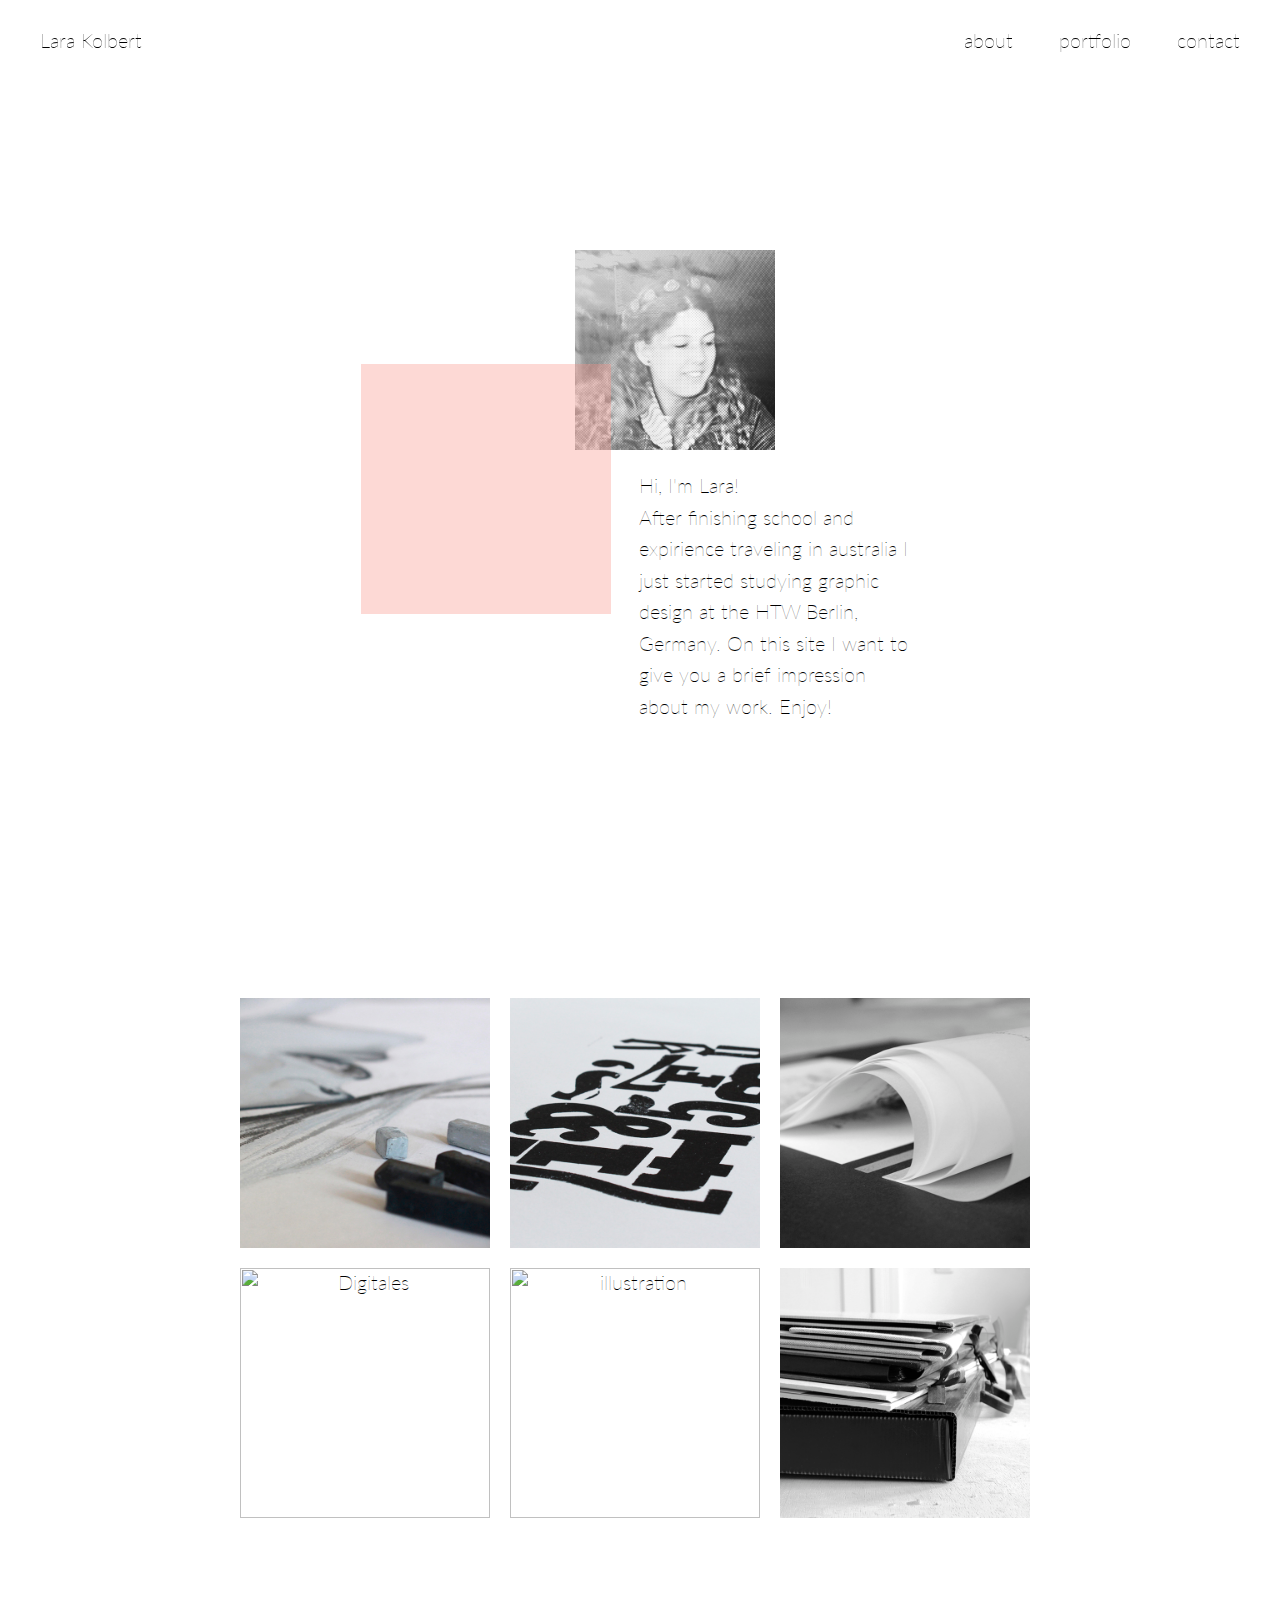
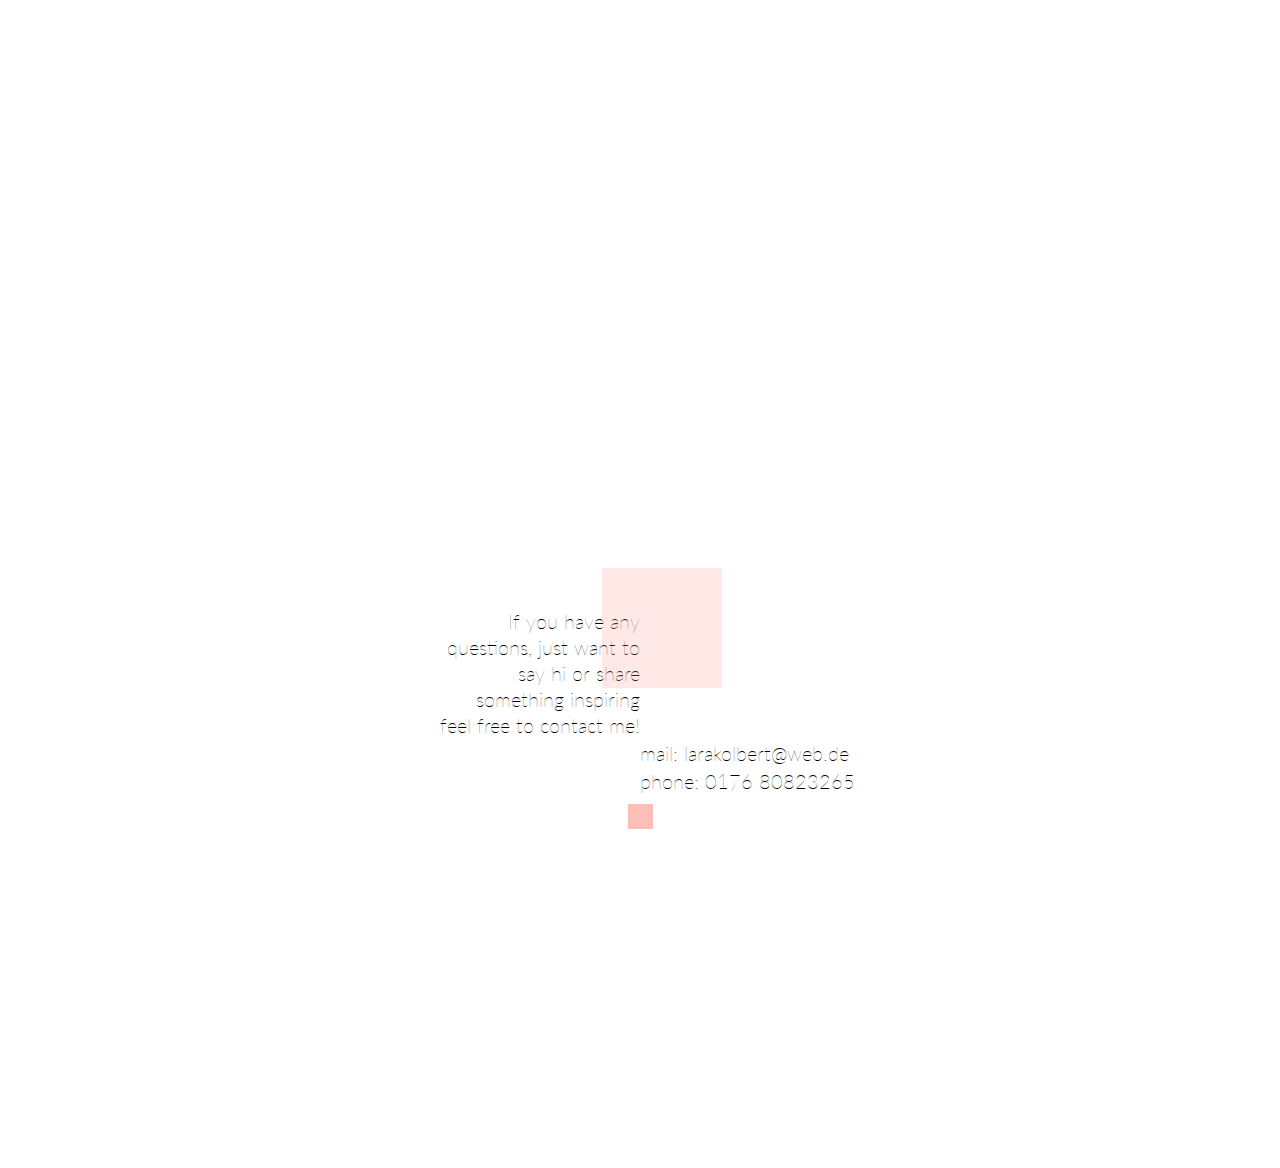
==== index.html @ 3c3cdded "create" ====
<html>
  <head>
    <meta charset="utf-8">

    <title>Lara Kolbert</title>

    <link href="css/stylesheet.css" rel="stylesheet" media="screen, projection">
    <link href='https://fonts.googleapis.com/css?family=Lato:400,300,900' rel='stylesheet' type='text/css'>

    <link rel="shortcut icon" href="images/icon.png" type="image/x-icon" />

  </head>

  <body>

    <header>
      <div class="fixheader">
        <nav class="main-nav">
          <ul>
            <li><a href="index.html">Lara Kolbert</a></li>
            <span>
              <li><a href="index.html" id="about">about</a></li>
              <li><a href="#portfolio">portfolio</a></li>
              <li><a href="#contact">contact</a></li>
            </span>
          </ul>
        </nav>
      </div>
    </header>

    <div class="content">

      <div class="platz"></div>

      <div class="white">
        <div class="lara"><img src="images/lara_quad.jpg"></div>

        <div class="yellow"></div>

        <div class="text">
          <p>Hi, I'm Lara!<br>After finishing school and expirience traveling in australia I just started studying graphic design at the HTW Berlin, Germany. On this site I want to give you a brief impression about my work. Enjoy!</p>
        </div>
      </div>

      <div id="portfolio"></div>

      <div class="grid">
       <ul>
         <li><a href="drawing.html"><img src="images/portfolio/zeichnungen.JPG" alt="drawing" />
            <div class="overlay"><p>drawing</p></div></a></li>
         <li><a href="typography.html"><img src="images/portfolio/typografie.JPG" alt="typography" />
            <div class="overlay"><p>typography</p></div></a></li>
         <li><a href="concept.html"><img src="images/portfolio/konzeption.JPG" alt="concept" />
            <div class="overlay"><p>concept</p></div></a></li>
         <li><a href="digital.html"><img src="images/portfolio/digitales.JPG" alt="Digitales" />
            <div class="overlay"><p>digital</p></div></a></li>
         <li><a href="illus.html"><img src="images/portfolio/vektor.JPG" alt="illustration" />
            <div class="overlay"><p>illustration</p></div></a></li>
         <li><a href="photography.html"><img src="images/portfolio/fotografie.JPG" alt="Fotografie" />
            <div class="overlay"><p>photography</p></div></a></li>
        </ul>
      </div>



      <div class="contact" id="contact">

        <div class="color"></div>



        <div class="contacttext">
          <p>If you have any questions, just want to say hi or share something inspiring feel free to contact me!</p>
        </div>

        <div class="contactinfo">
          <p><a href="mailto:larakolbert@web.de">mail: larakolbert@web.de</a></p>
          <p><a href="tel:017680823265">phone: 0176 80823265<a></p>
        </div>

        <div class="colorsmall"></div>

        <div class="border"></div>

      </div>

    </div>



  </body>

</html>
---- css/stylesheet.css ----
* {
  font-family: 'Lato', sans-serif;
  font-weight: lighter;
  font-size: 20px;
  font-stretch: extra-expanded;
}

body {
  margin:0px;
}


/*header-navigation*/
.fixheader {
  background-color: rgba(255, 255, 255, 0.8);
  width: 100%;
  height: 80px;
  position: fixed;
  margin-top: 0px;
  z-index: 9999;
}

.main-nav ul {
  height: 30px;
  padding-top: 8px;
}

.main-nav li{
  display: inline;
  height: auto;
  text-align: center;
}

.main-nav span {
  float:right;
}

.main-nav span li {
  display: inline;
  width:100px;
  padding-right: 40px;
}

.main-nav a {
  text-decoration: none;
}

a:link {
  color: black;
}

a:visited {
  color: black;
}


/*about*/
.content {
  width:100%;
}

.platz {
  height: 150px;
}

.white {
  padding: 100px;
  text-align: center;
  position: relative;
}

.lara {
  display: block;
  width: 200px;
  height: 200px;
  padding-left: 70px;
  margin-left: auto;
  margin-right: auto;
}

.lara img {
  width: 200px;
}
/*Heißt nur yellow, da die Farbe mal gelb war; Class-name ist geblieben*/
.yellow {
  display: inline-block;
  margin-top: -160px;
  margin-bottom: 100px;
  width: 250px;
  height: 250px;
  opacity: 0.35;
  background-color: rgb(250,146,134);
}

.text {
  display: inline-block;
  width: 280px;
  height: 180px;
  text-align: left;
  margin-left: 2%;
  line-height: 105%;
  font-size: 30px;
}

#portfolio {
  height: 150px;
  width: 0;
}

/*portfolio-navigation*/
.grid {
  width: 900px;
  margin-left: auto;
  margin-right: auto;
  text-align: center;
}

.grid li {
	float: left;
	width: 250px;
  height: 250px;
  margin: 10px;
}

.grid img {
	display: block;
  width: 250px;
  height: 250px;
}

/*hover-effect*/
.overlay {
  display: none;
  position: absolute;
  top: 0;
  left: 0;
  width: 100%;
  height: 100%;
  background: rgba(252,189,182,0.85);
  text-align: center;
}

.overlay p {
  margin-top: 43%;
  font-size: 1.3em;
}

li:hover .overlay {
  display: block;
}

li {
  position: relative;
  list-style: none;
  width: 200px;
  height: 200px;
}


/*contact*/
.contact {
  margin-top: 1200px;
  height: 600px;
  position: relative;
}

.color {
  display: inline-block;
  position: absolute;
  width: 120px;
  height: 120px;
  opacity: 0.2;
  background-color: rgb(250,146,134);
  margin-left: 47%;
}

.contacttext {
  display: inline-block;
  float: right;
  width: 200px;
  height: auto;
  text-align: right;
  margin: 20px 50%;
}

.contacttext p {
  margin-bottom: 0px;
  line-height: 130%;
  z-index: 8888;
}

.contactinfo {
  width: 250px;
  height: 250px;
  margin-left: 50%;
  display: block;
  z-index: 8888;
}

.contactinfo p {
  display: inline-block;
  height: auto;
  margin-top: -18px;
  line-height: 130%;
}

.contactinfo a {
  text-decoration: none;
}

.colorsmall {
  width: 25px;
  height: 25px;
  opacity: 0.6;
  background-color: rgb(250,146,134);
  margin: -14px 49% 0 0;
  display: inline-block;
  float: right;
}


/*breakpoint no1*/
@media only screen and (max-width: 980px) {
.text {
  width: 200px;
}

.yellow {
  margin-bottom: 150px;
}

.grid {
  width: 600px;
}

.overlay {
  display: block;
  background: rgba(255,255,255,0);
}

.overlay p {
  margin-top: 76%;
  padding: 10px 0 18px 0;
  background-color: rgba(255,255,255,0.5);
}

#portfolio {
  height: 50px;
}

}


/*breakpoint no2*/
@media only screen and (max-width: 670px) {

#about {
  display: none;
}

.grid {
  width: 280px;
}

.fixheader {
  height: 280px;
  position: absolute;
}

.main-nav ul {
  padding: 0;
}

.main-nav span {
  float:none;
}

.main-nav ul li,
.main-nav ul span li {
  display: block;
  height: auto;
  width: 100%;
  padding: 20px 0 0 0;
}

.main-nav ul li a {
  font-weight: normal;
}

.main-nav ul span li a {
  font-weight: lighter;
}

.main-nav a {
  font-size: 30px;
}

.platz {
  height: 250px;
}

.yellow {
  display: block;
  margin-bottom: 40px;
  margin-left: auto;
  margin-right: auto;
  width: 200px;
  height: 200px;
}

.lara {
  padding-left: 20%;
}

.text {
  height: 260px;
  margin-left: 10%;
}

.contact {
  margin-top: 1800px;
  height: 400px;
}

.grid li {
  margin: 10px 0 0 0;
}

.grid ul {
padding-left: 20px;
}

.contacttext {
  margin: 0 25% 40px 0;
  text-align: center;
}

.contactinfo {
  margin-left: 20%;
  text-align: center;
}

.contactinfo p {
  line-height: 200%;
}

.color {
  opacity: 0.18;
  width: 90px;
  height: 90px;
}

.colorsmall {
  margin-right: 45%;
  margin-top: 20px;
}


}
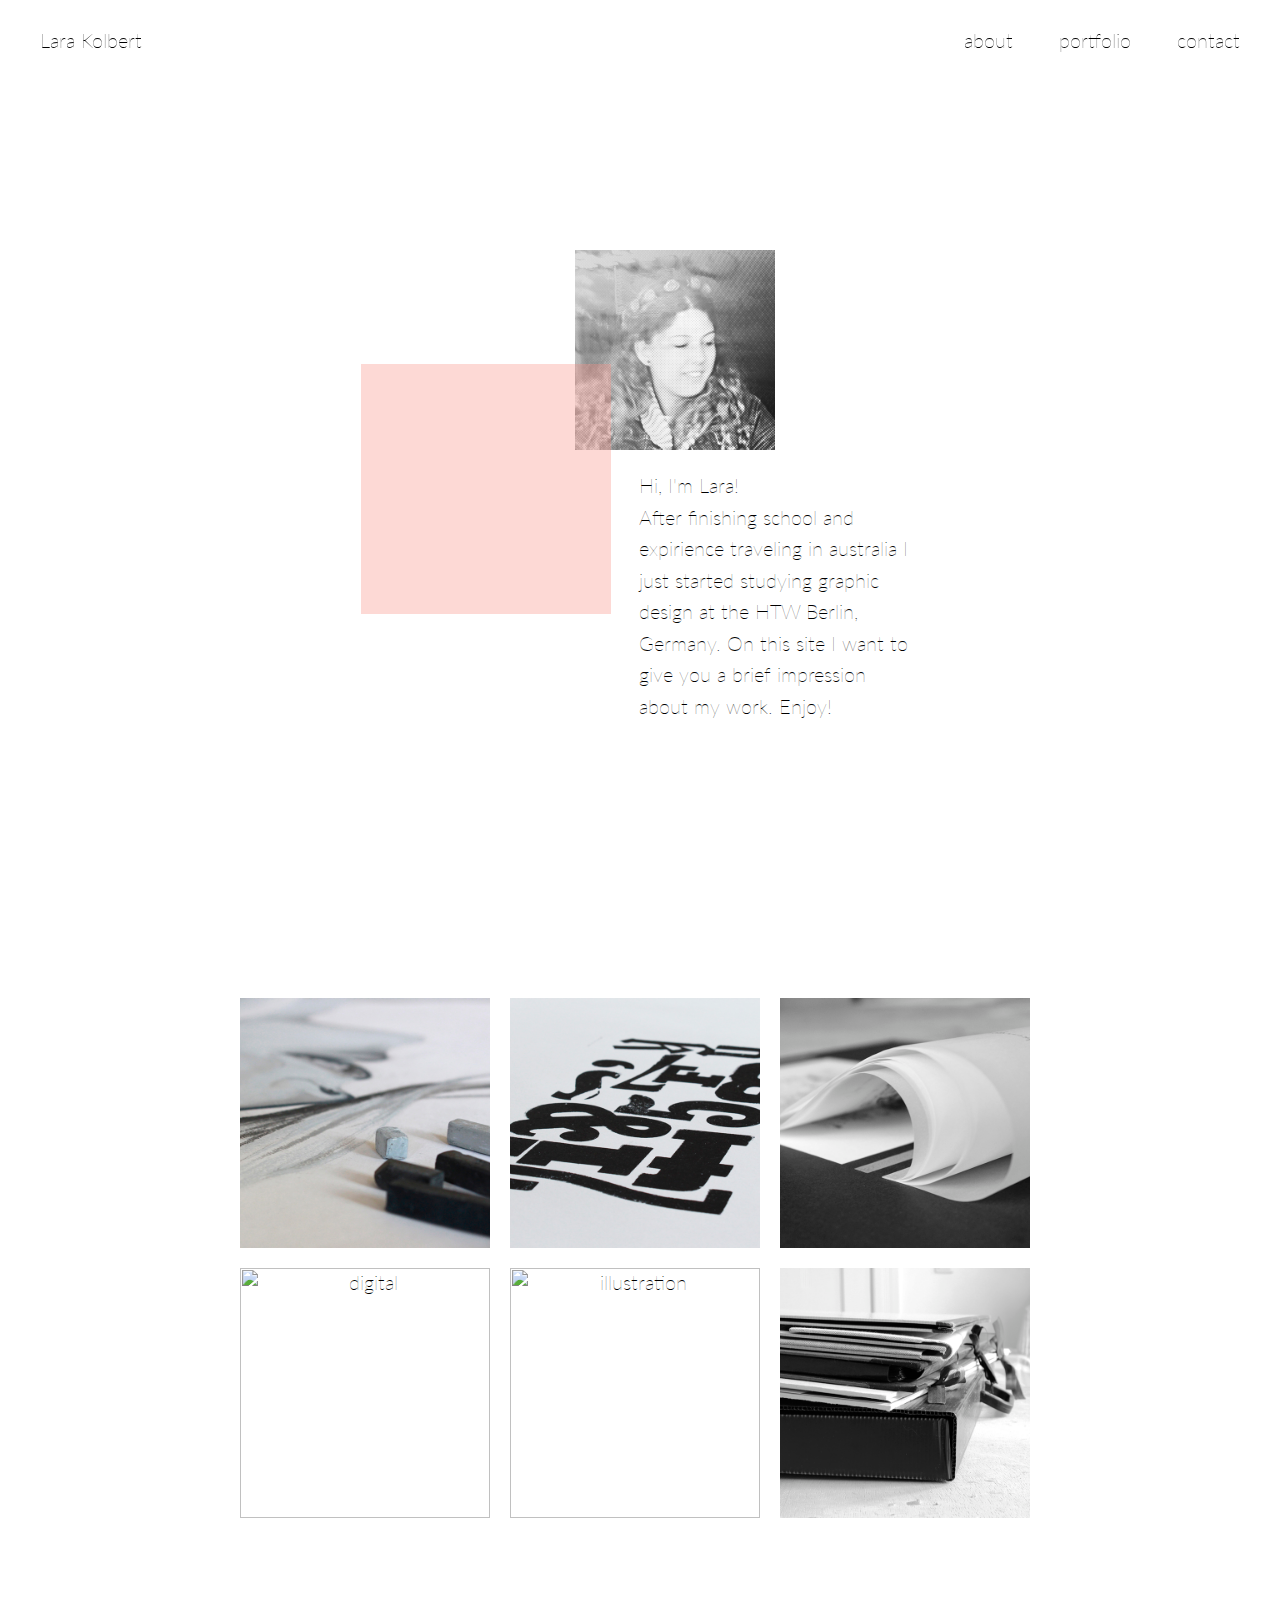
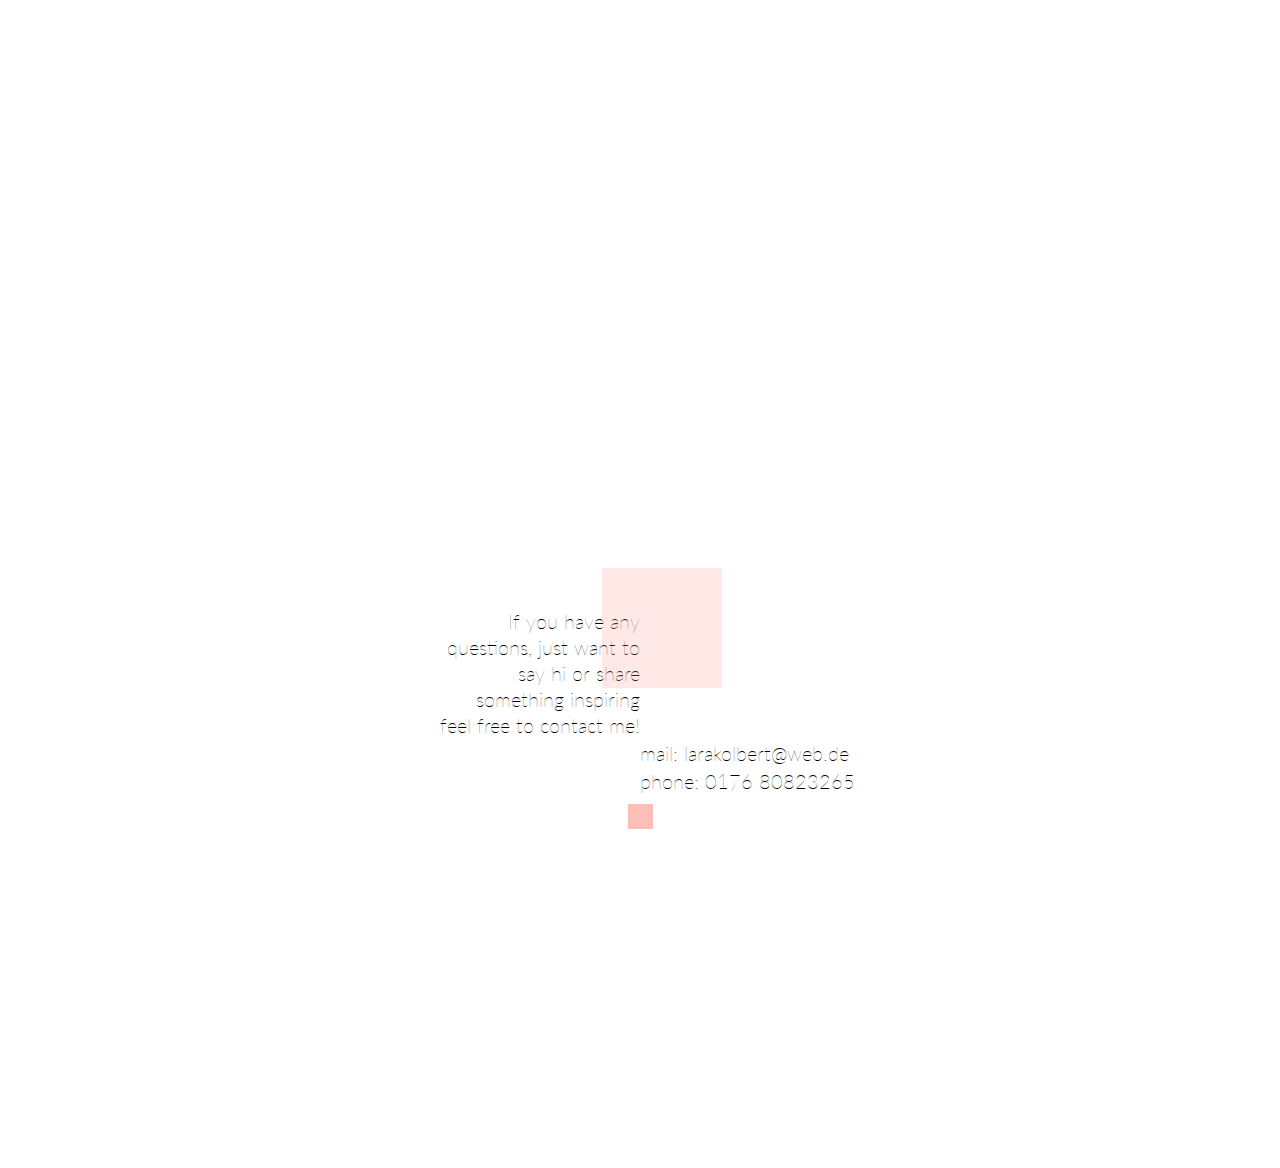
==== commit fe4f25ac: "change alt-text" ====
--- a/index.html
+++ b/index.html
@@ -52,11 +52,11 @@
             <div class="overlay"><p>typography</p></div></a></li>
          <li><a href="concept.html"><img src="images/portfolio/konzeption.JPG" alt="concept" />
             <div class="overlay"><p>concept</p></div></a></li>
-         <li><a href="digital.html"><img src="images/portfolio/digitales.JPG" alt="Digitales" />
+         <li><a href="digital.html"><img src="images/portfolio/digitales.JPG" alt="digital" />
             <div class="overlay"><p>digital</p></div></a></li>
          <li><a href="illus.html"><img src="images/portfolio/vektor.JPG" alt="illustration" />
             <div class="overlay"><p>illustration</p></div></a></li>
-         <li><a href="photography.html"><img src="images/portfolio/fotografie.JPG" alt="Fotografie" />
+         <li><a href="photography.html"><img src="images/portfolio/fotografie.JPG" alt="photography" />
             <div class="overlay"><p>photography</p></div></a></li>
         </ul>
       </div>
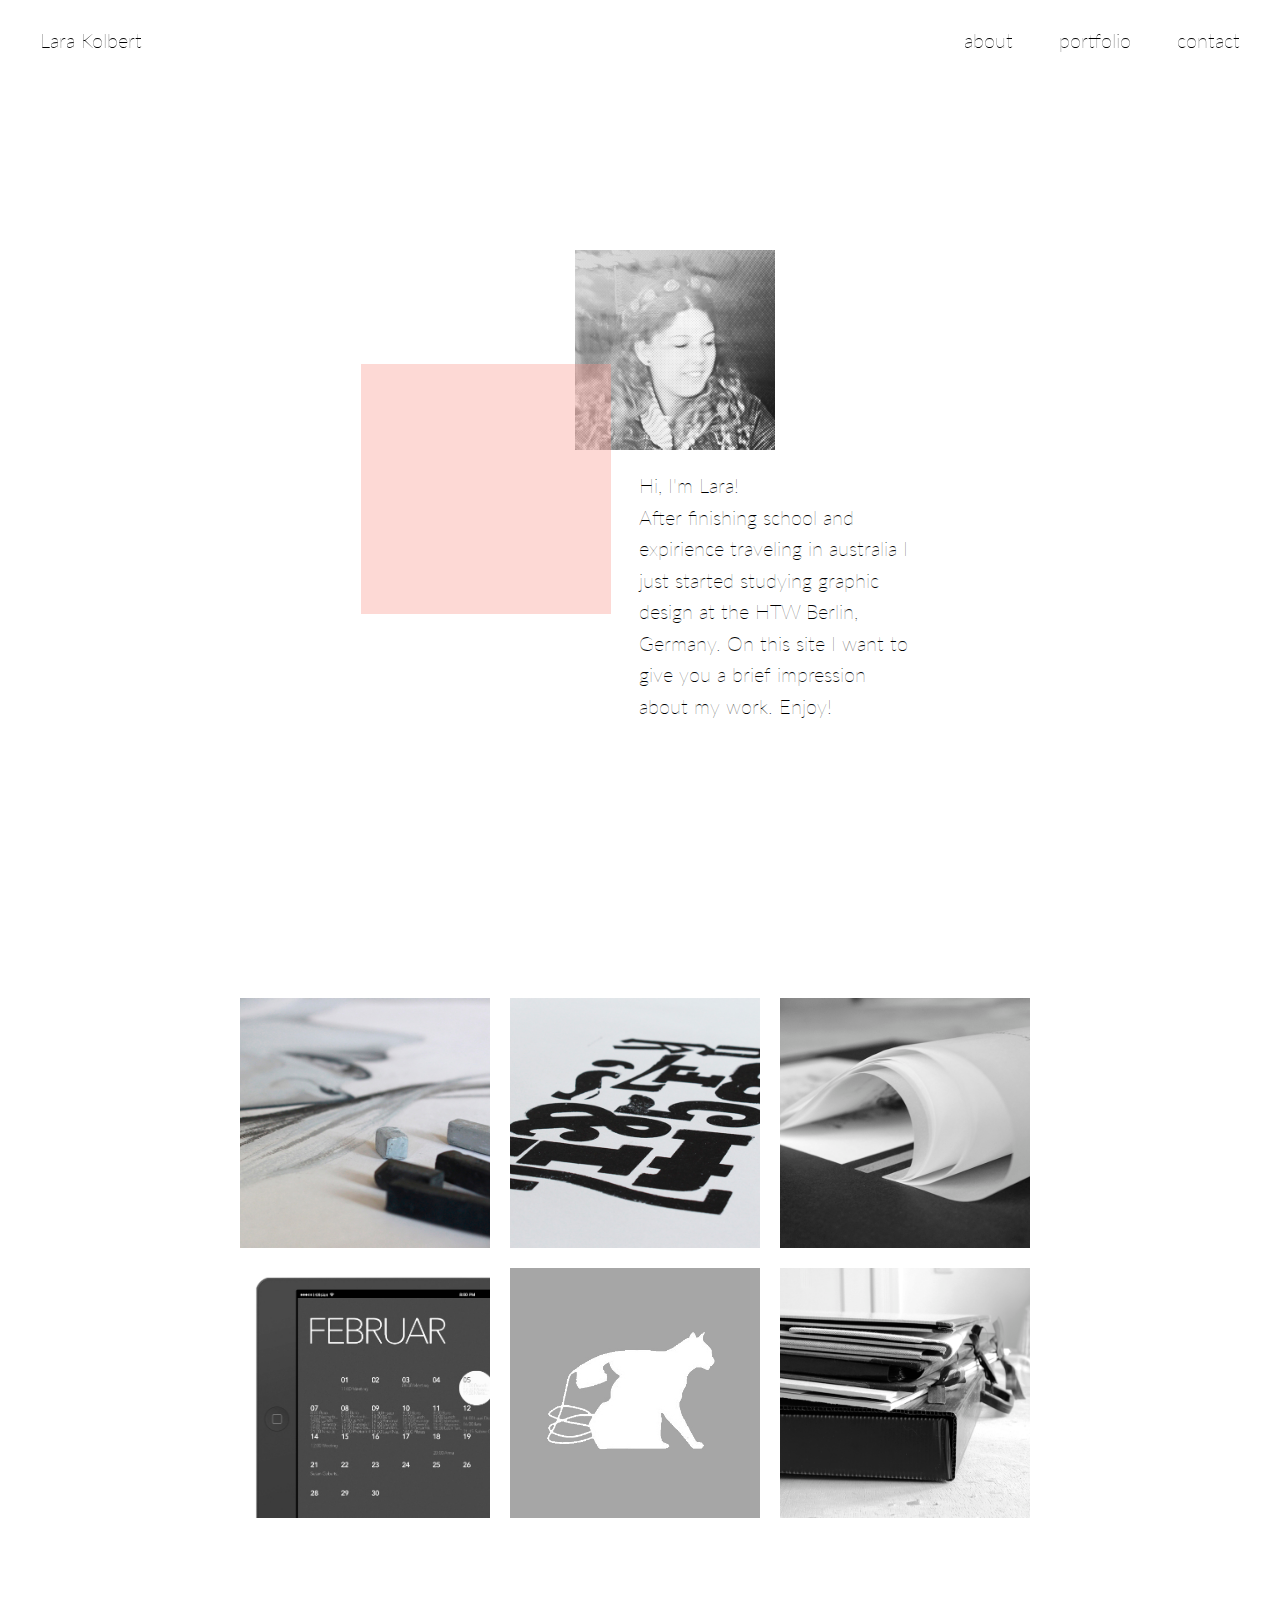
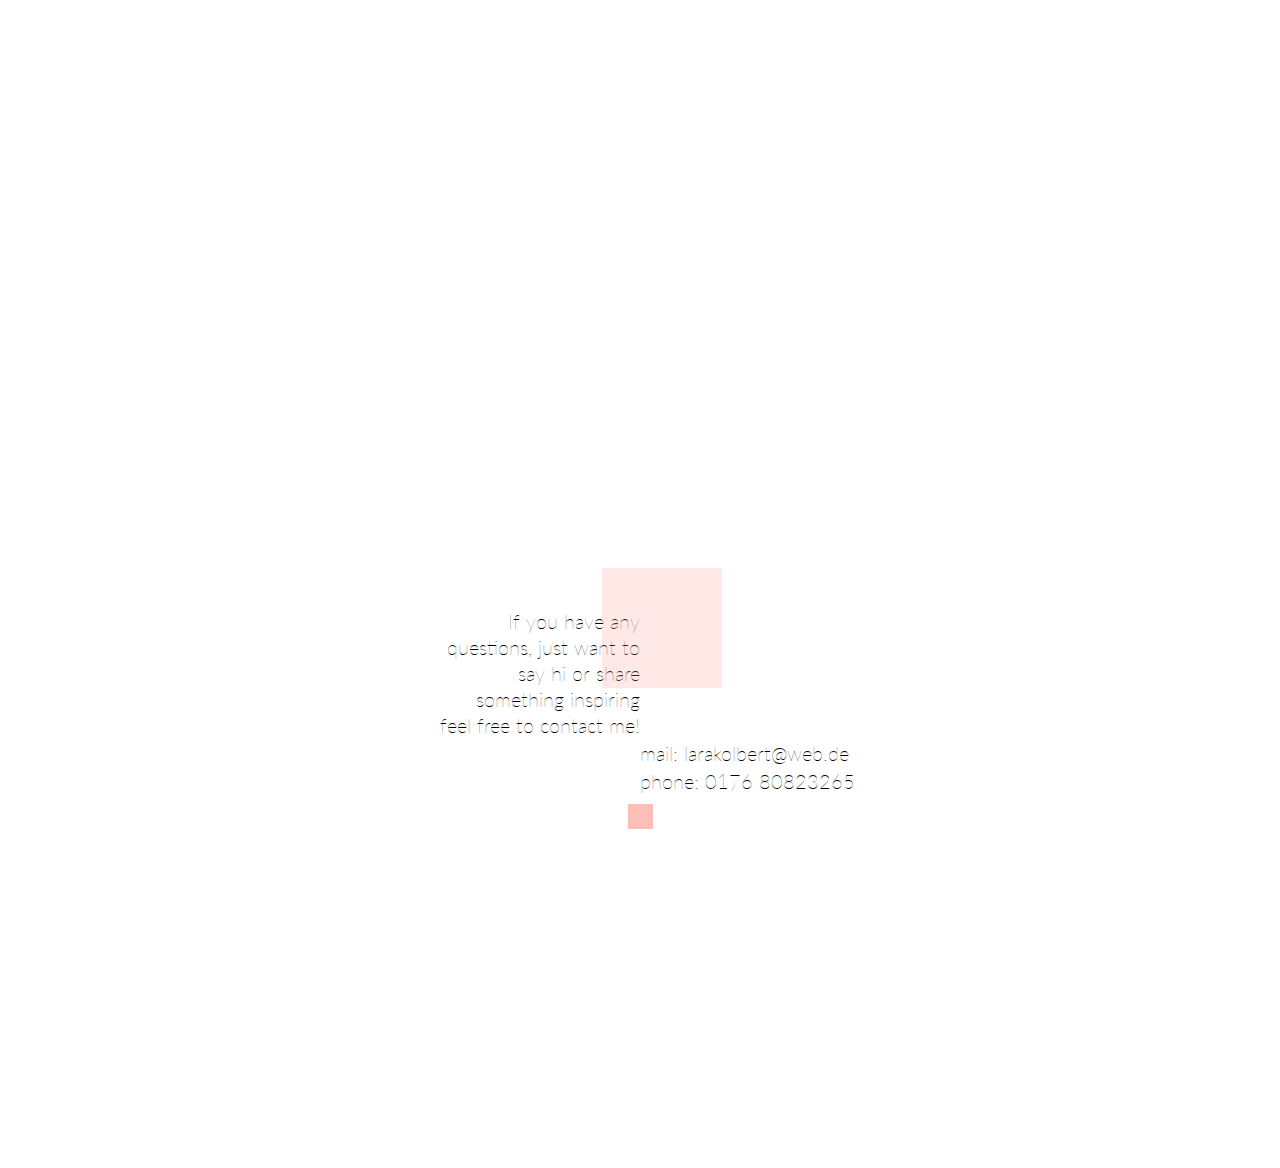
==== commit 16575185: "change jpg" ====
--- a/index.html
+++ b/index.html
@@ -52,9 +52,9 @@
             <div class="overlay"><p>typography</p></div></a></li>
          <li><a href="concept.html"><img src="images/portfolio/konzeption.JPG" alt="concept" />
             <div class="overlay"><p>concept</p></div></a></li>
-         <li><a href="digital.html"><img src="images/portfolio/digitales.JPG" alt="digital" />
+         <li><a href="digital.html"><img src="images/portfolio/digital.jpg" alt="digital" />
             <div class="overlay"><p>digital</p></div></a></li>
-         <li><a href="illus.html"><img src="images/portfolio/vektor.JPG" alt="illustration" />
+         <li><a href="illus.html"><img src="images/portfolio/vektor.jpg" alt="illustration" />
             <div class="overlay"><p>illustration</p></div></a></li>
          <li><a href="photography.html"><img src="images/portfolio/fotografie.JPG" alt="photography" />
             <div class="overlay"><p>photography</p></div></a></li>
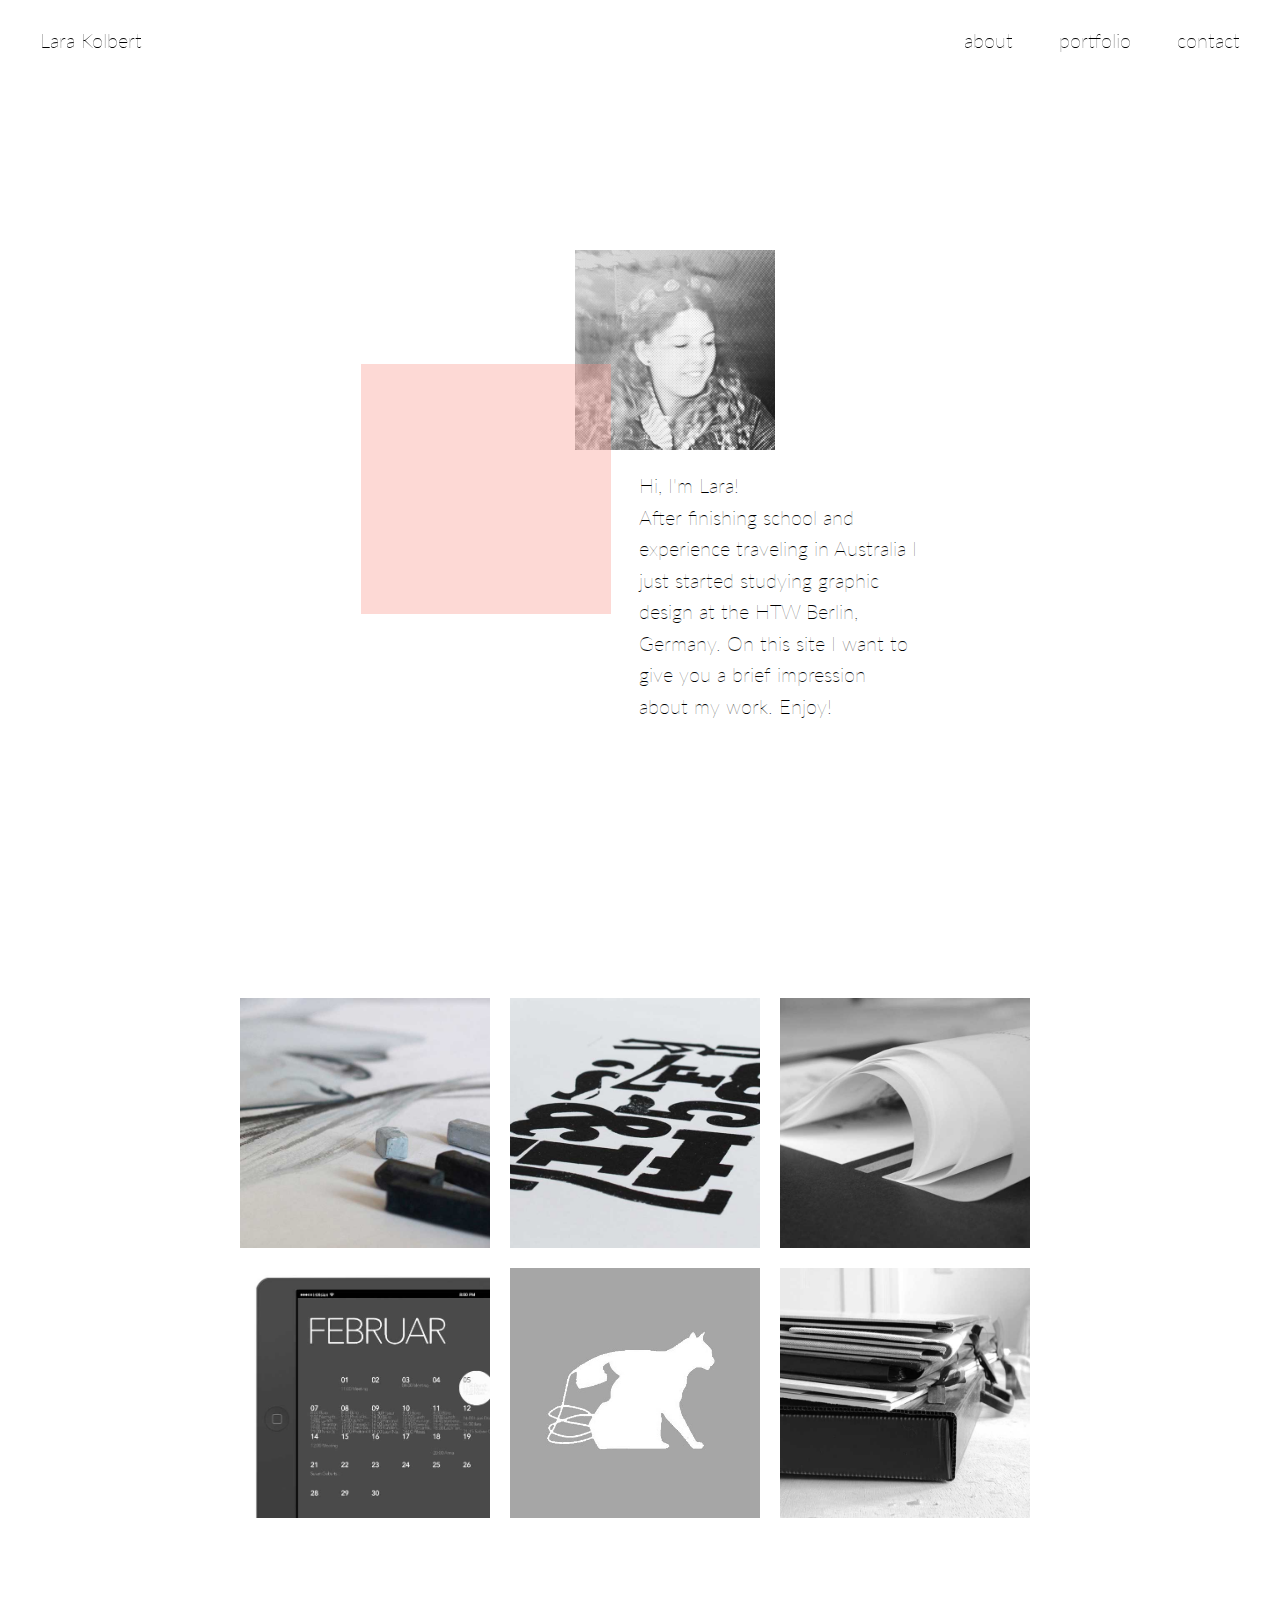
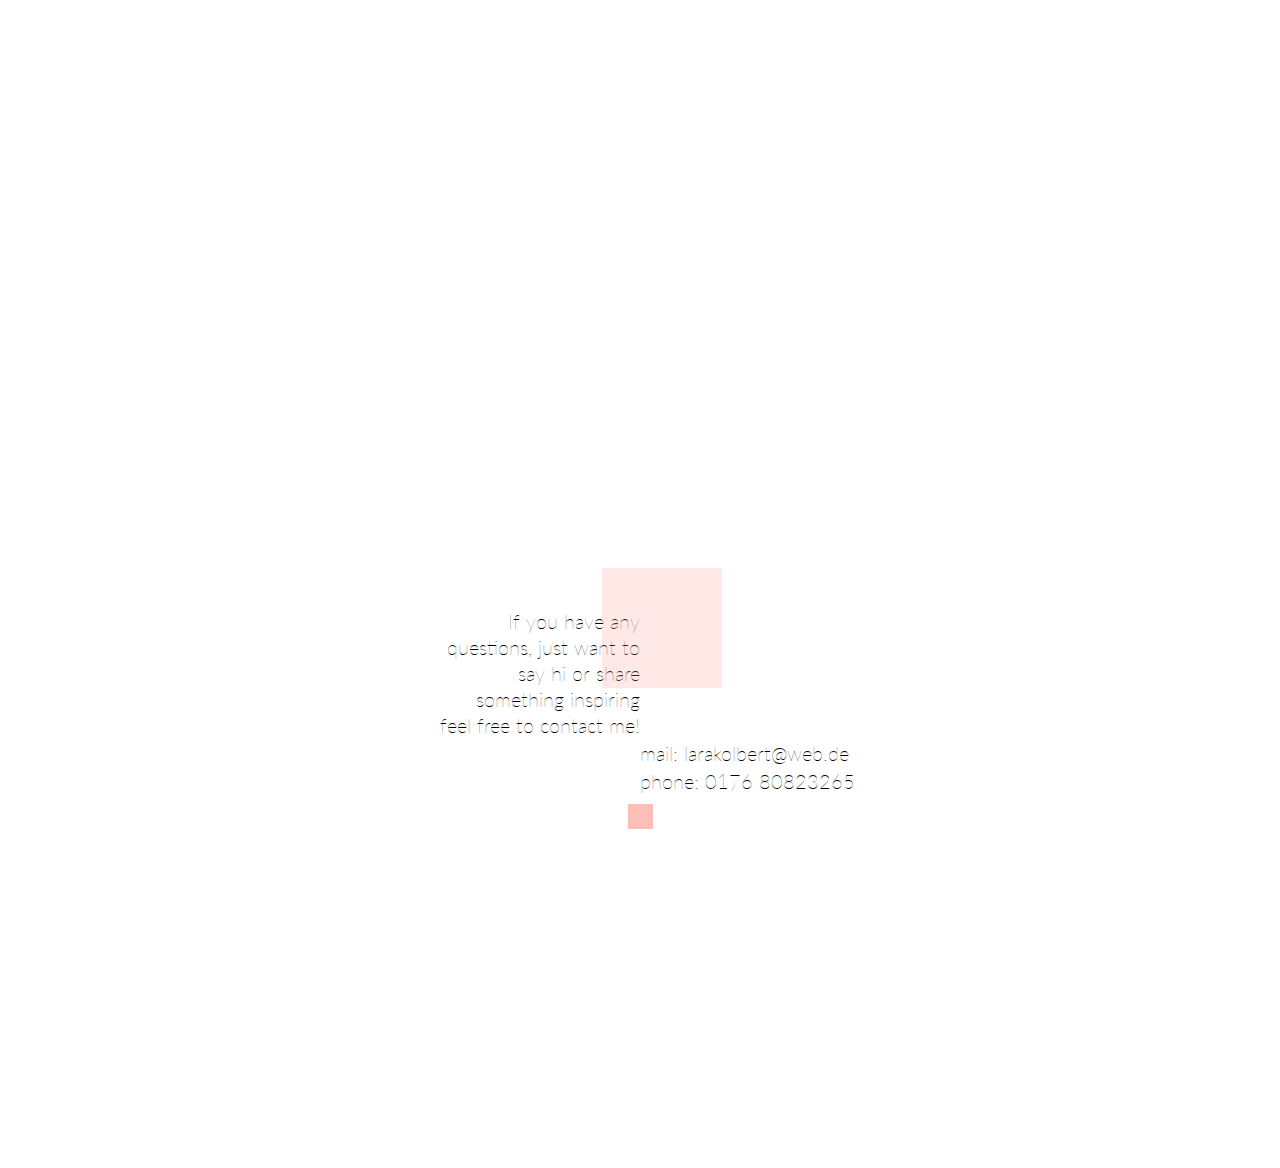
==== commit 83c3dbcc: "finish" ====
--- a/index.html
+++ b/index.html
@@ -38,7 +38,7 @@
         <div class="yellow"></div>
 
         <div class="text">
-          <p>Hi, I'm Lara!<br>After finishing school and expirience traveling in australia I just started studying graphic design at the HTW Berlin, Germany. On this site I want to give you a brief impression about my work. Enjoy!</p>
+          <p>Hi, I'm Lara!<br>After finishing school and experience traveling in Australia I just started studying graphic design at the HTW Berlin, Germany. On this site I want to give you a brief impression about my work. Enjoy!</p>
         </div>
       </div>
 
--- a/css/stylesheet.css
+++ b/css/stylesheet.css
@@ -252,7 +252,7 @@
 
 
 /*breakpoint no2*/
-@media only screen and (max-width: 670px) {
+@media only screen and (max-width: 640px) {
 
 #about {
   display: none;
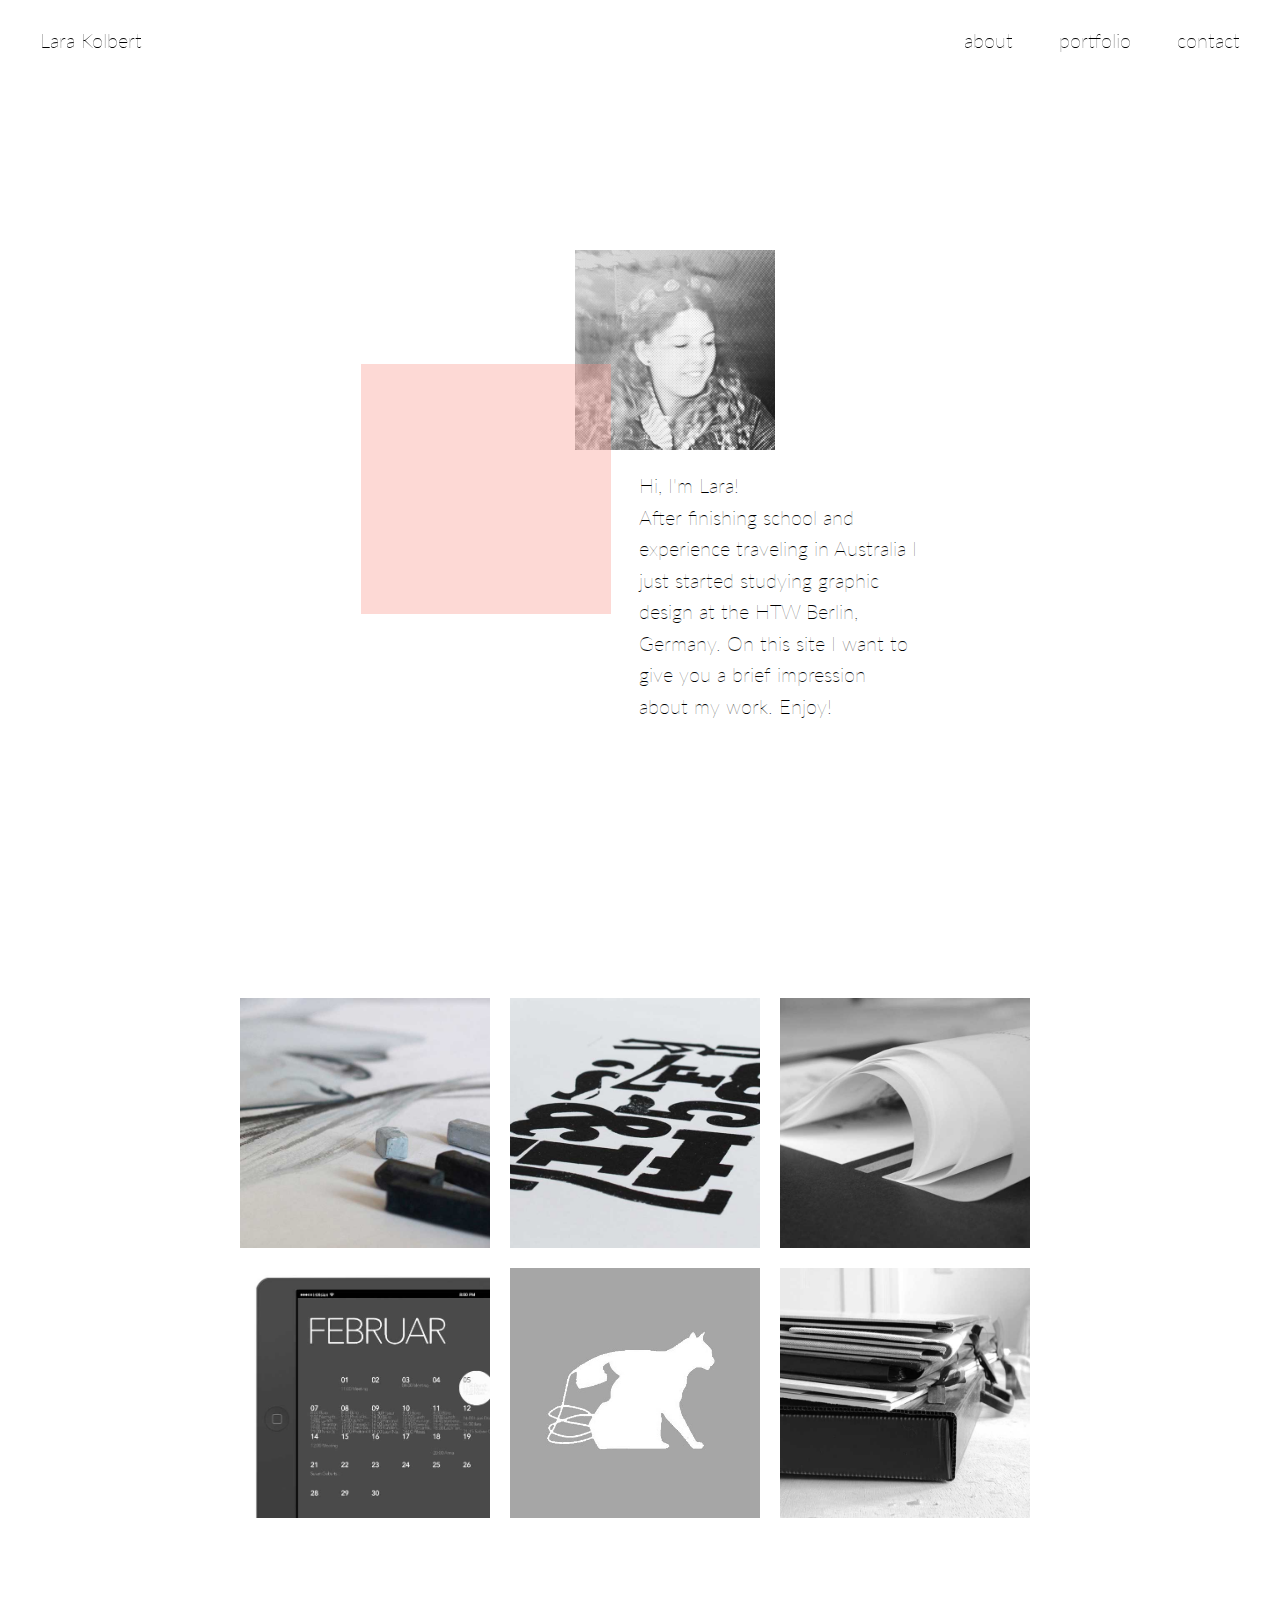
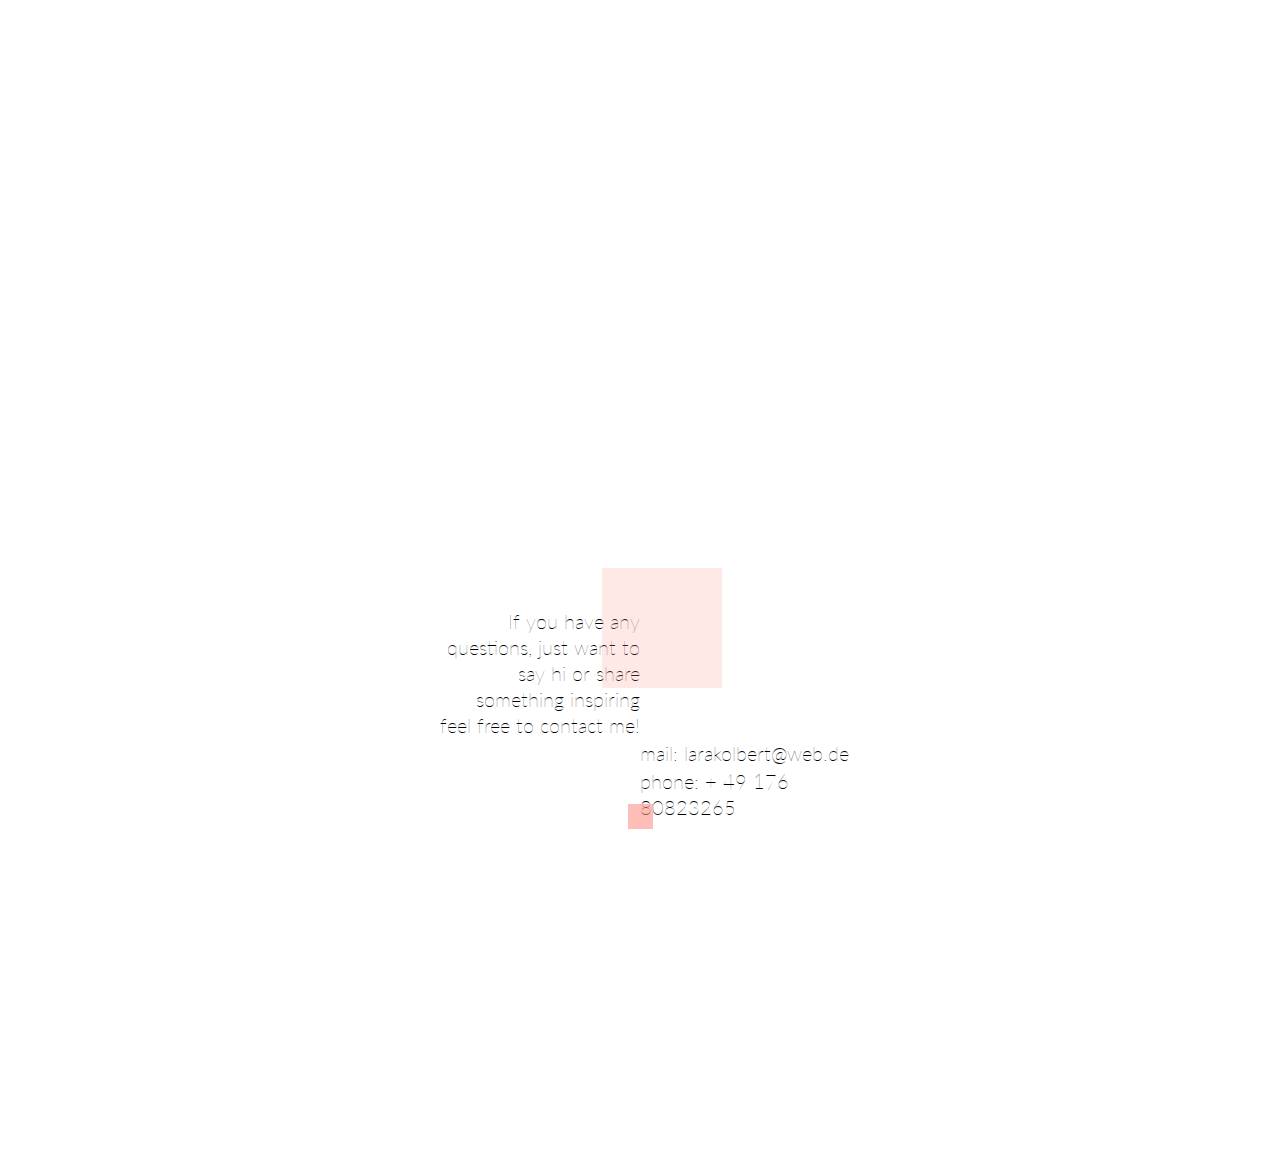
==== commit c250bb1a: "finish" ====
--- a/index.html
+++ b/index.html
@@ -75,7 +75,7 @@
 
         <div class="contactinfo">
           <p><a href="mailto:larakolbert@web.de">mail: larakolbert@web.de</a></p>
-          <p><a href="tel:017680823265">phone: 0176 80823265<a></p>
+          <p><a href="tel:017680823265">phone: + 49 176 80823265<a></p>
         </div>
 
         <div class="colorsmall"></div>
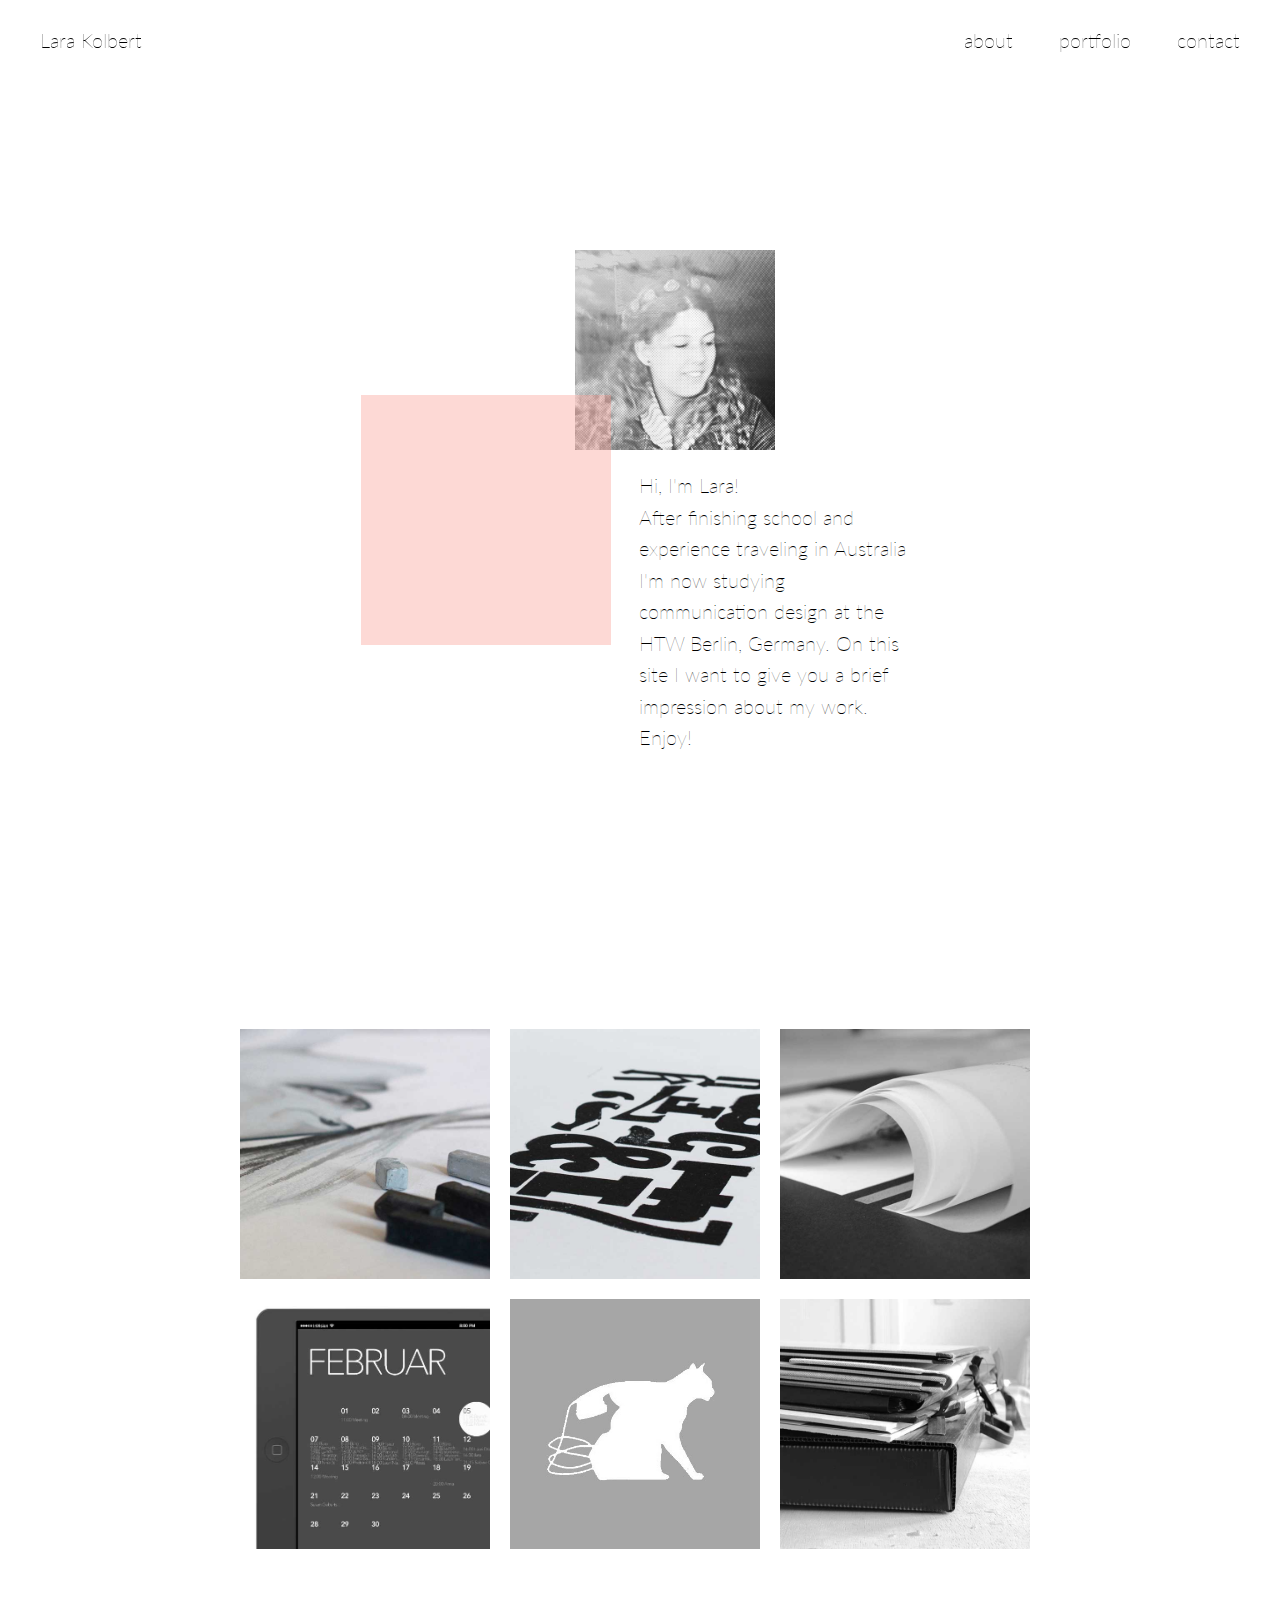
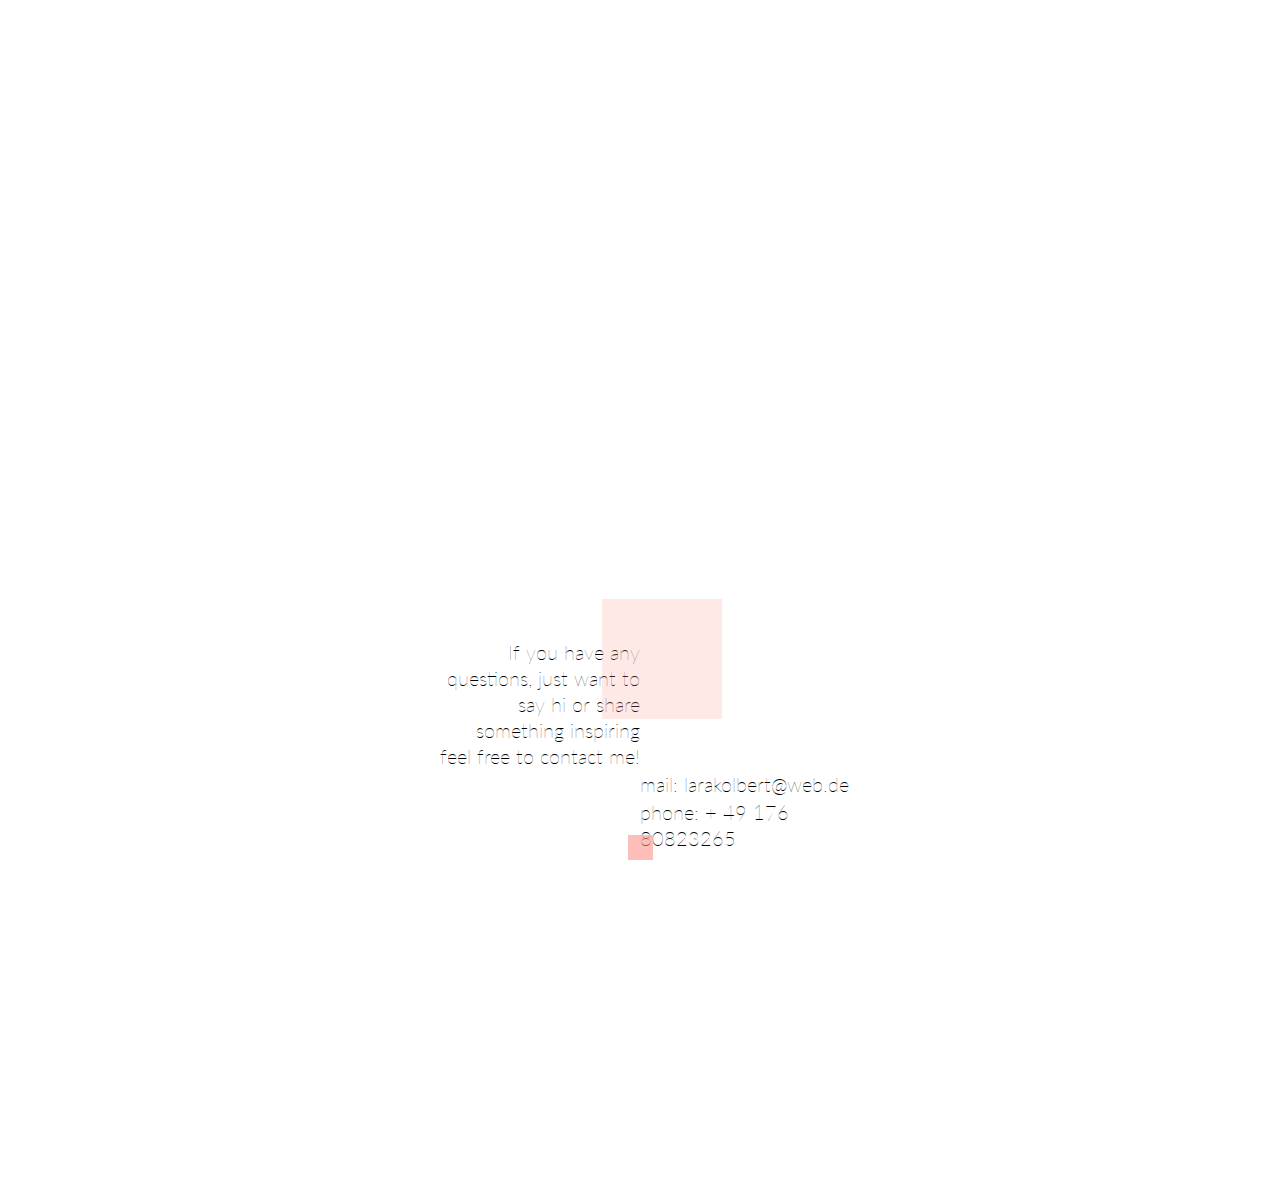
==== commit f8de675f: "change about me text" ====
--- a/index.html
+++ b/index.html
@@ -38,7 +38,7 @@
         <div class="yellow"></div>
 
         <div class="text">
-          <p>Hi, I'm Lara!<br>After finishing school and experience traveling in Australia I just started studying graphic design at the HTW Berlin, Germany. On this site I want to give you a brief impression about my work. Enjoy!</p>
+          <p>Hi, I'm Lara!<br>After finishing school and experience traveling in Australia I'm now studying communication design at the HTW Berlin, Germany. On this site I want to give you a brief impression about my work. Enjoy!</p>
         </div>
       </div>
 
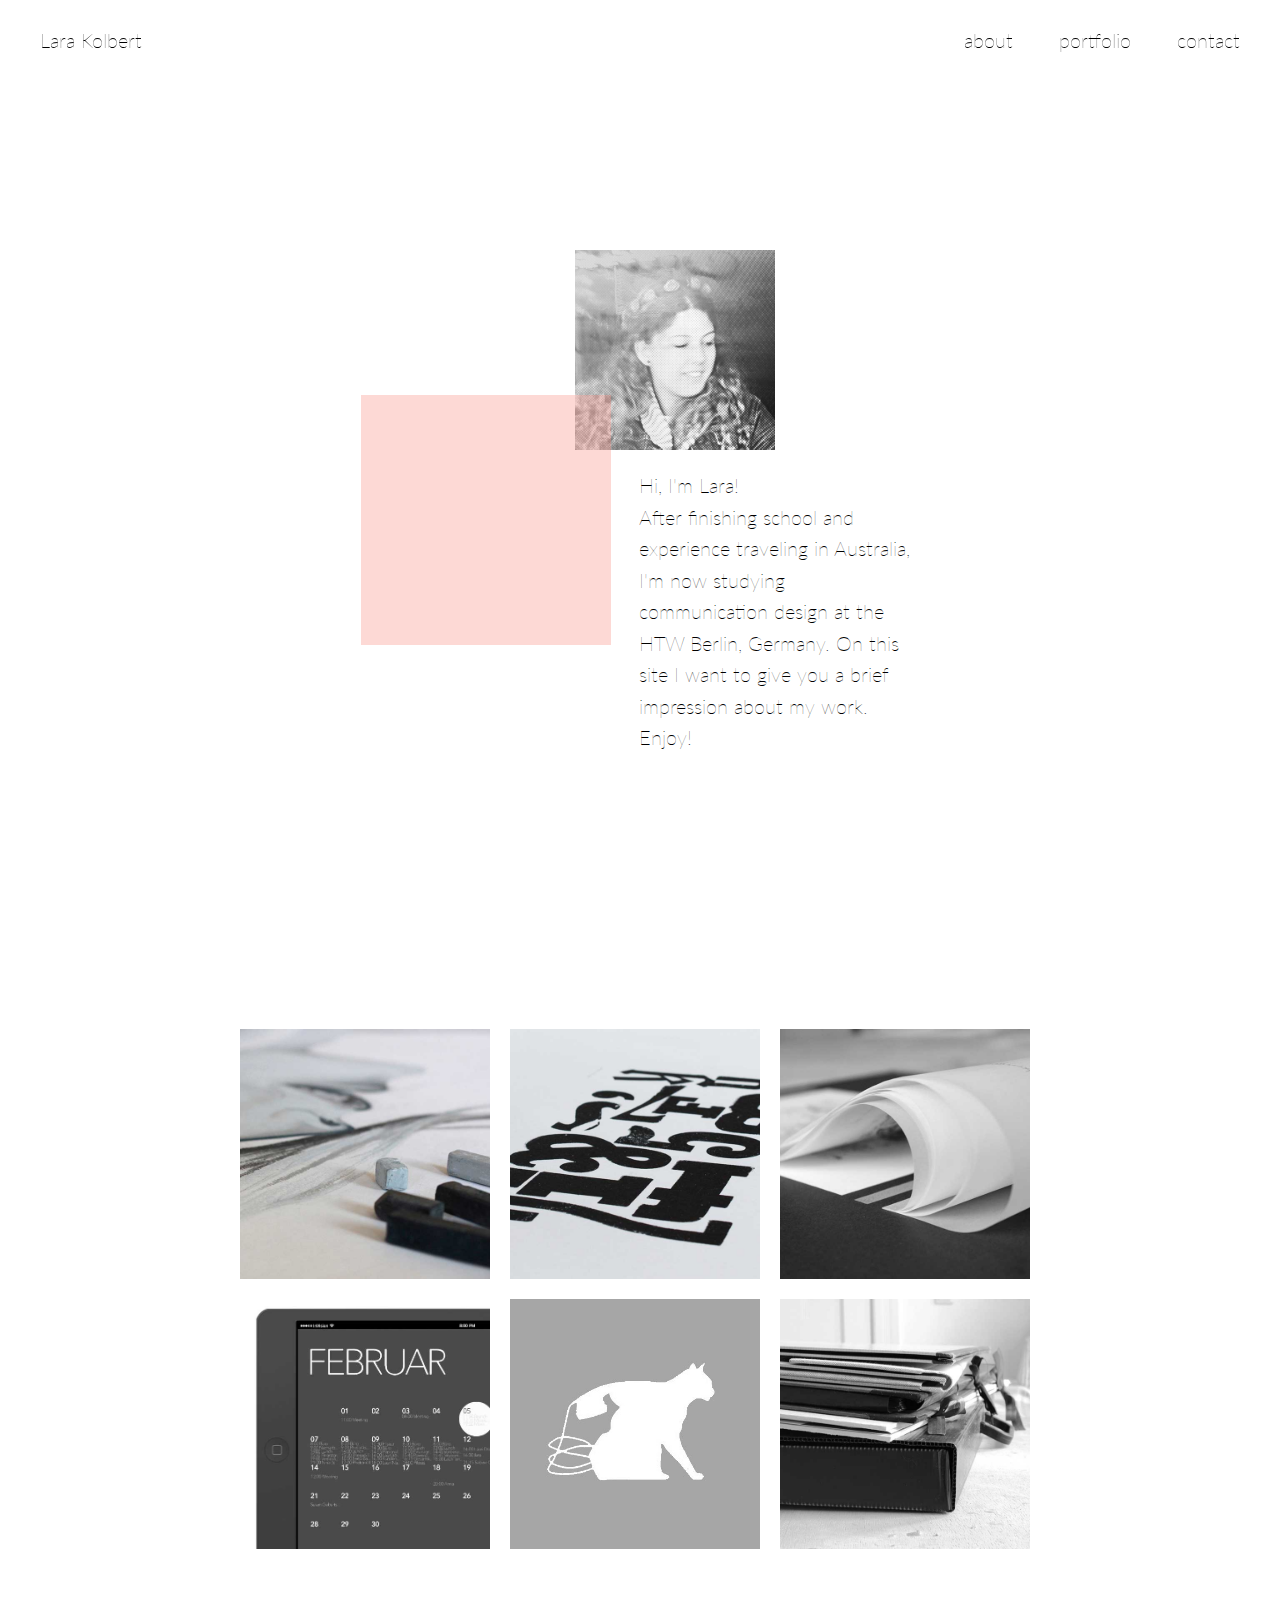
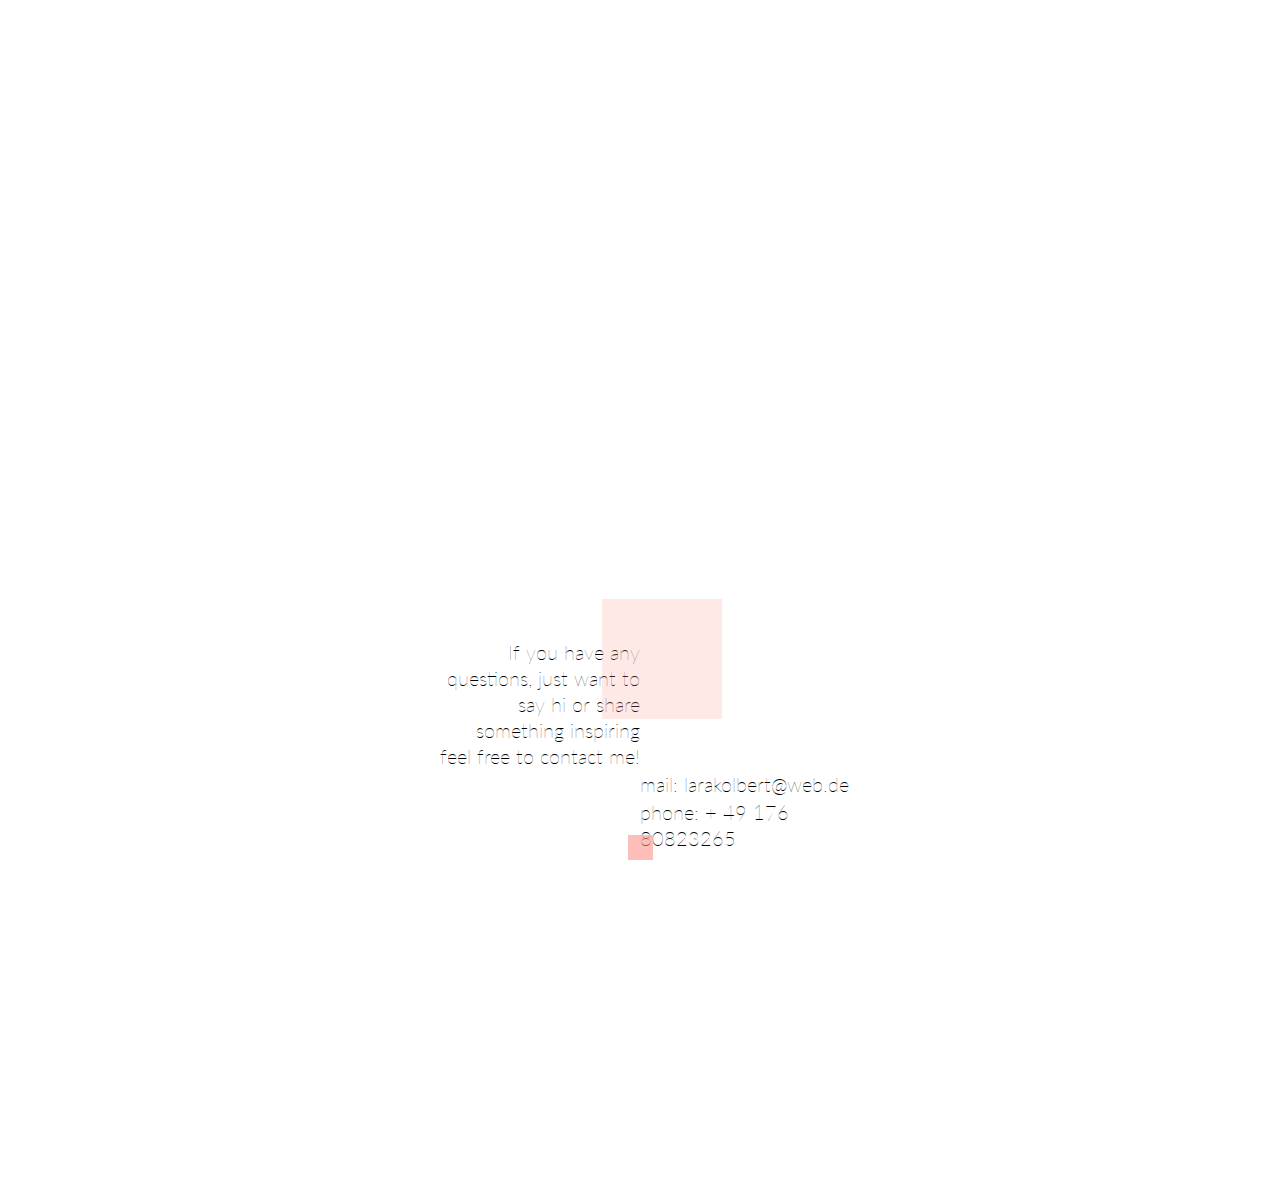
==== commit 93c79a31: "change about me text" ====
--- a/index.html
+++ b/index.html
@@ -38,7 +38,7 @@
         <div class="yellow"></div>
 
         <div class="text">
-          <p>Hi, I'm Lara!<br>After finishing school and experience traveling in Australia I'm now studying communication design at the HTW Berlin, Germany. On this site I want to give you a brief impression about my work. Enjoy!</p>
+          <p>Hi, I'm Lara!<br>After finishing school and experience traveling in Australia, I'm now studying communication design at the HTW Berlin, Germany. On this site I want to give you a brief impression about my work. Enjoy!</p>
         </div>
       </div>
 
